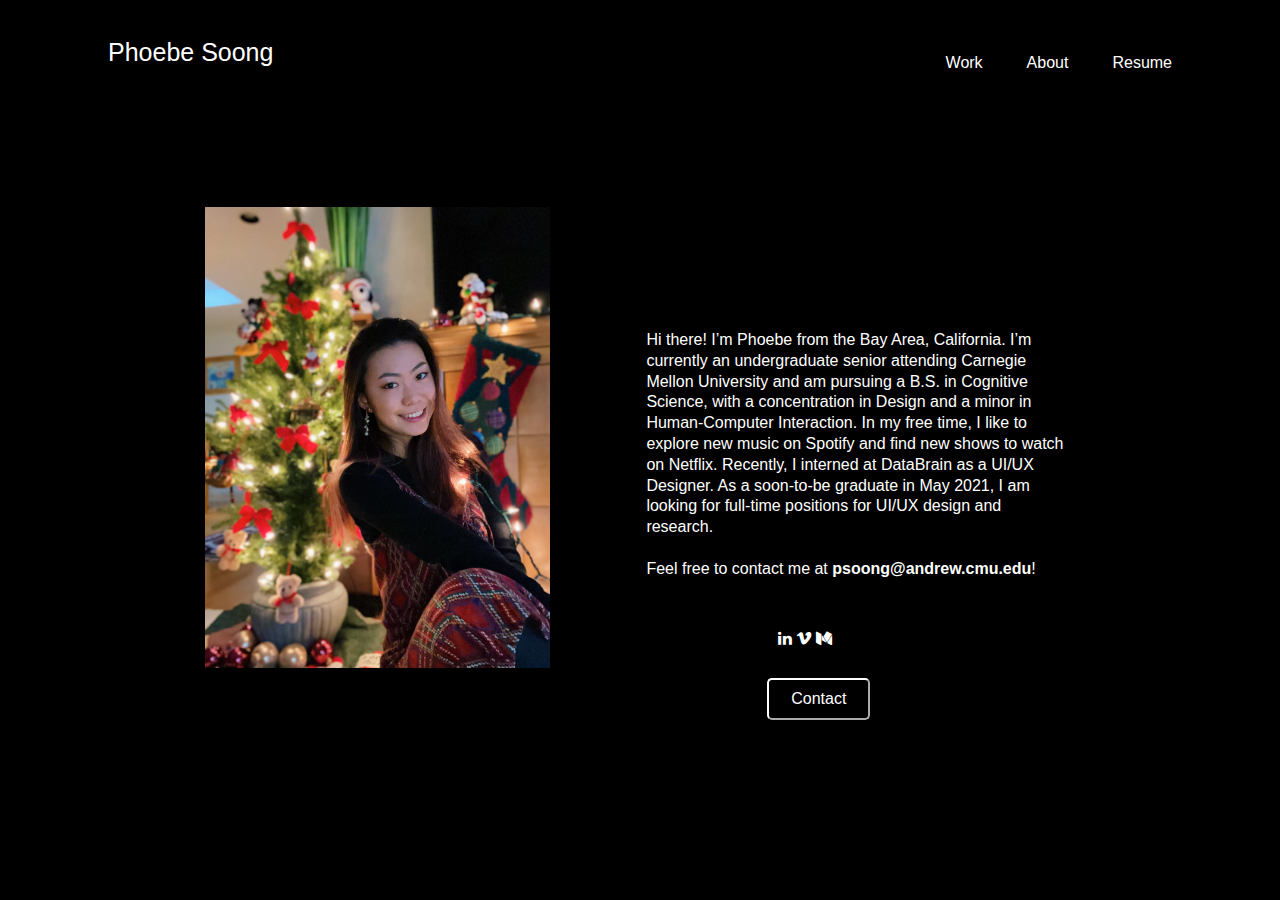
==== about.html @ 7469b1c5 "skeleton" ====
<!DOCTYPE html>
<html lang="en">
<!-- home page -->

<head>
    <meta charset="UTF-8">
    <title>Phoebe Soong</title>
    <link rel="stylesheet" type="text/css" href="style.css">
    <link rel="stylesheet" href="https://cdnjs.cloudflare.com/ajax/libs/font-awesome/4.7.0/css/font-awesome.min.css">
</head>

<body>
    <div class="headline" id="headline">
            <div class="headline-left" id="headline-left">
                <a href="home.html">Phoebe Soong</a>
            </div>
            <ul class="headline-right" id="headline-right">
                <li><a href="work.html">Work</a></li>
                <li><a href="about.html" class="active">About</a></li>
                <li><a href="phoebesoongresume.pdf" target="_blank">Resume</a></li>
            </ul>
    </div>

    <div class="about" id="about">
        <img src="me.jpeg">

        <p>Hi there! I’m Phoebe from the Bay Area, California. I’m currently an undergraduate senior attending <a href="https://www.cmu.edu/" target="_blank">Carnegie Mellon University</a> and am pursuing a B.S. in <a href="https://www.cmu.edu/dietrich/psychology/undergraduate/prospective-students/academics/cognitive-science/index.html">Cognitive Science</a>, with a concentration in Design and a minor in <a href="https://www.hcii.cmu.edu/">Human-Computer Interaction</a>. In my free time, I like to explore new music on Spotify and find new shows to watch on Netflix. Recently, I interned at <a href="https://usedatabrain.com/">DataBrain</a> as a UI/UX Designer. As a soon-to-be graduate in May 2021, I am looking for full-time positions for UI/UX design and research.<br><br>
        Feel free to contact me at <strong>psoong@andrew.cmu.edu</strong>!</p>

        <div class="socials" id="socials">
            <a href="https://www.linkedin.com/in/phoebe-s-762ba8132/" class="fa fa-linkedin" target="_blank"></a>
            <a href="https://vimeo.com/phoebesoong" class="fa fa-vimeo" target="_blank"></a>
            <a href="https://phoebe-soong.medium.com/" class="fa fa-medium" target="_blank"></a>
        </div>

        <button type="contact" id="contact" target="_blank">Contact</button>
    </div>

</body>

</html>
---- style.css ----
/* all styling */

/* global */
a {
    font-family: Futura, Arial, sans-serif;
    text-decoration: none;
    color: white;
}

a:link {
    text-decoration: none;
}

body {
    background-color: black;
}

body a:hover {
    transition: all 0.3s ease 0s;
    color: pink;
}

body a.active {
    color: hotpink;
}

h3 {
    font-family: Futura, Arial, sans-serif;
    color:white;
}

h4 {
    font-family: Futura, Arial, sans-serif;
    color:white;
}

p {
    font-family: Futura, Arial, sans-serif;
    color: white;
}

button {
    font-family: Futura, Arial, sans-serif;
}

* {
    box-sizing: border-box;
    color: white;
    background-color: black;
}

/* headline nav bar */
.headline {
    box-sizing: border-box;
    padding-top: 30px;
    padding-right: 80px;
    padding-bottom: 60px;
    padding-left: 100px;
    justify-content: space-between;
    align-items: center;
}

.headline-left {
    float: left;
    font-size: 25px;
}

.headline-right {
    float: right;
}

.headline-right li {
    display: inline-block;
    padding: 0px 20px;
}

.headline-right li a {
    transition: all 0.3s ease 0s;
}

.headline-right li a:hover {
    color: pink;
    transition: all 0.3s ease 0s;
}

@media screen and (max-width: 640px) {
    body .headline-left a {
        font-size: 18px;
    }
    body .headline-right a {
        font-size: 10px;
    }
}

@media screen and (max-width: 320px) {
    .headline-left {
        font-size: 14px;
    }
    .headline-right {
        font-size: 5px;
    }
}

/* home page*/
/* center content */
.headline a:link, a:visited {
    color: white;
    text-decoration: none;
}

.intro-text h3 {
    font-weight: 400;
    text-align: left;
    margin: 0;
    margin-left: auto;
    margin-right: auto;
    position: absolute;
    top: 40%;
    left: 50%;
    transform: translate(-50%, -50%)
}

.intro-text h4 {
    text-align: left;
    margin-left: auto;
    margin-right: auto;
    position: absolute;
    left: 50%;
    bottom: 230px;
    transform: translate(-50%, -50%)
}

.arrow-down {
    border: solid white;
    border-width: 0 3px 3px 0;
    display: inline-block;
    padding: 2px;
    transform: rotate(45deg);
    -webkit-transform: rotate(45deg);
}

/* project gallery page */
.row .col {
   padding-top: 95px;
   padding-left: 80px;
   padding-right: 30px;
}

/* about me page */
.about img {
    height: auto;
    max-width: 27%; /* RESPONSIVE */
    position: absolute;
    left: 16%;
    top: 23%;
}

.about p {
    text-align: left;
    margin-left: auto;
    margin-right: auto;
    position: absolute;
    top: 55%;
    left: 67%;
    bottom: 10px;
    transform: translate(-50%, -50%);
    line-height: 1.3;
}

.about .socials {
    position: absolute;
    right: 35%;
    bottom: 28%;
    justify-content: center;
    align-items: center;
}

.about button {
    background-color: black;
    color: white;
    font-size: 16px;
    padding: 10px 22px;
    cursor: pointer;
    border-radius: 5px;
    border-color: white;
    position: absolute;
    right: 32%;
    bottom: 20%;
}

.about button:hover {
    color: pink;
    border-color: pink;
    transition: all 0.3s ease 0s;
}

.about button:focus {
    color: hotpink;
    border-color: hotpink;
    transition: all 0.3s ease 0s;
}
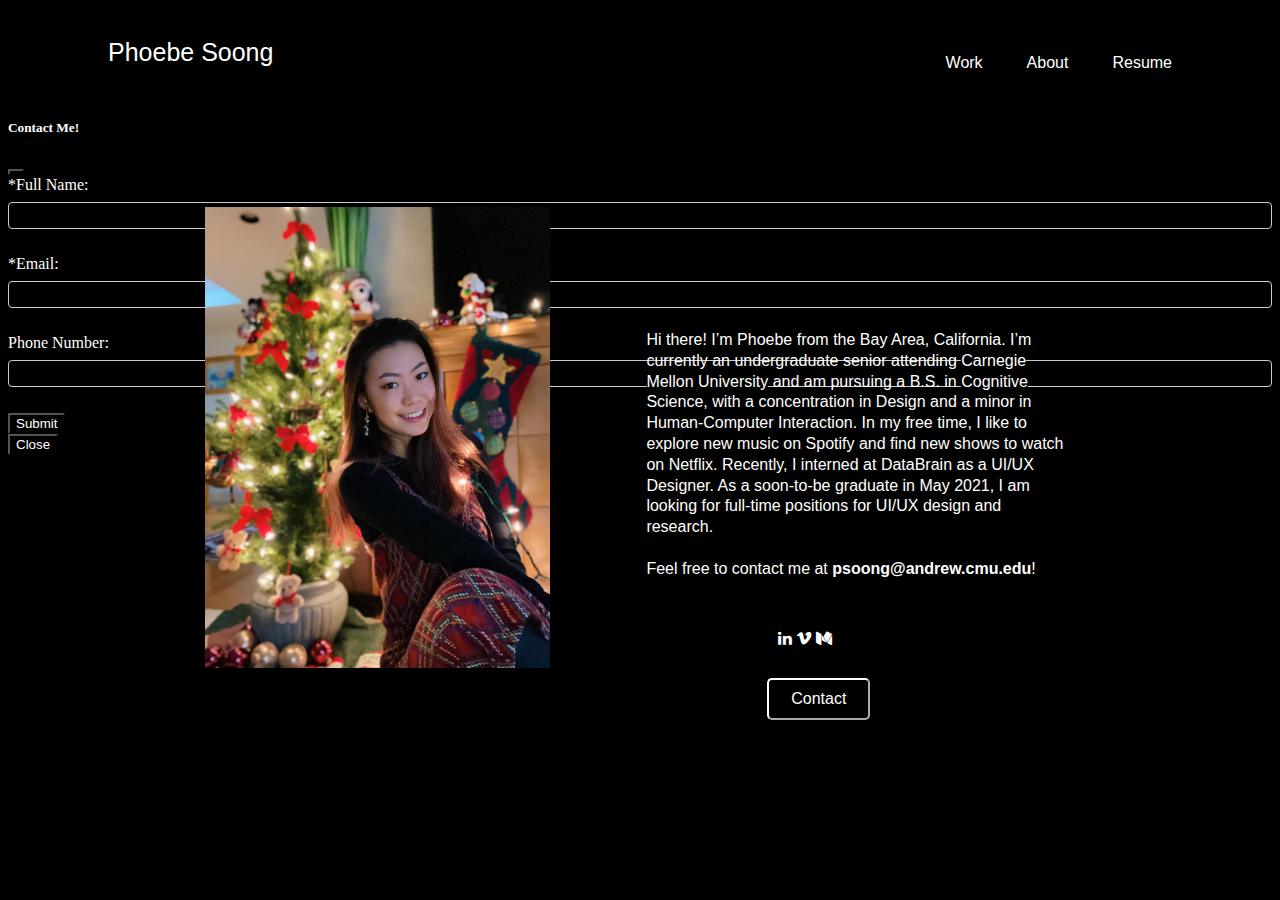
==== commit 4ee9e080: "added a form" ====
--- a/about.html
+++ b/about.html
@@ -7,6 +7,8 @@
     <title>Phoebe Soong</title>
     <link rel="stylesheet" type="text/css" href="style.css">
     <link rel="stylesheet" href="https://cdnjs.cloudflare.com/ajax/libs/font-awesome/4.7.0/css/font-awesome.min.css">
+    <link href="https://cdn.jsdelivr.net/npm/bootstrap@5.0.0/dist/css/bootstrap.min.css" rel="stylesheet" integrity="sha384-wEmeIV1mKuiNpC+IOBjI7aAzPcEZeedi5yW5f2yOq55WWLwNGmvvx4Um1vskeMj0" crossorigin="anonymous">
+    <link href='https://fonts.googleapis.com/css?family=Poppins' rel='stylesheet'>
 </head>
 
 <body>
@@ -33,8 +35,43 @@
             <a href="https://phoebe-soong.medium.com/" class="fa fa-medium" target="_blank"></a>
         </div>
 
-        <button type="contact" id="contact" target="_blank">Contact</button>
+        <!-- Button trigger modal -->
+        <button type="button" class="bl-btn btn btn-primary" data-bs-toggle="modal" data-bs-target="#exampleModal">
+          Contact
+        </button>
+
+        <!-- Modal -->
+        <div class="modal fade" id="exampleModal" tabindex="-1" aria-labelledby="exampleModalLabel" aria-hidden="true">
+          <div class="modal-dialog">
+            <div class="modal-content">
+              <div class="modal-header">
+                <h5 class="modal-title" id="exampleModalLabel">Contact Me!</h5>
+                <button type="button" class="btn-close" data-bs-dismiss="modal" aria-label="Close"></button>
+              </div>
+              <div class="modal-body">
+                <form action="https://formspree.io/phoebesoong732@gmail.com" method="post">
+                      <label for="fname">*Full Name: </label>
+                      <input type="text" id="fname" name="fname"><br><br>
+                      <label for="email">*Email: </label>
+                      <input type="text" id="email" name="email"><br><br>
+                      <label for="phone">Phone Number: </label>
+                      <input type="text" id="phone" name="phone"><br><br>
+                      <input type="submit" id="submit" name="Send" value="Submit">
+                </form>
+              </div>
+              <div class="modal-footer">
+                <button type="button" class="btn btn-secondary" data-bs-dismiss="modal">Close</button>
+                <!--<button type="button" class="btn btn-primary">Submit</button>-->
+              </div>
+            </div>
+          </div>
+        </div>
+        <!--<button type="contact" id="contact" target="_blank">Contact</button>-->
+
+        
     </div>
+    
+    <script src="https://cdn.jsdelivr.net/npm/bootstrap@5.0.0/dist/js/bootstrap.bundle.min.js" integrity="sha384-p34f1UUtsS3wqzfto5wAAmdvj+osOnFyQFpp4Ua3gs/ZVWx6oOypYoCJhGGScy+8" crossorigin="anonymous"></script>
 
 </body>
 
--- a/style.css
+++ b/style.css
@@ -26,17 +26,20 @@
 
 h3 {
     font-family: Futura, Arial, sans-serif;
-    color:white;
+    color: white;
+    background-color: transparent;
 }
 
 h4 {
     font-family: Futura, Arial, sans-serif;
-    color:white;
+    color: white;
+    background-color: transparent;
 }
 
 p {
     font-family: Futura, Arial, sans-serif;
     color: white;
+    background-color: transparent;
 }
 
 button {
@@ -144,7 +147,70 @@
    padding-top: 95px;
    padding-left: 80px;
    padding-right: 30px;
-}
+   position: relative;
+   width: 90%; /* percentage? */
+}
+
+.image {
+    display: block;
+    width: 100%;
+}
+
+.overlay-content {
+    position: absolute;
+    padding-top: 95px;
+    padding-left: 80px;
+    padding-right: 30px;
+    top: 0;
+    left: 0;
+    width: 100%;
+    height: 100%;
+    background: rgba(0, 0, 0, 0.6);
+    color: white;
+    display: flex;
+    flex-direction: column;
+    align-items: center;
+    justify-content: center;
+    font-size: 30px;
+    opacity: 0;
+    transition: opacity 0.25s;
+}
+
+/*.overlay-content > * {
+    transform: translateY(60px);
+    transition: transform 0.25s;
+}*/
+
+.overlay-content:hover {
+    opacity: 1;
+}
+
+/*.overlay-content:hover > * {
+    transform: translateY(0);
+}*/
+
+/*.overlay {
+    position: absolute;
+    top: 0;
+    left: 0;
+    bottom: 0;
+    right: 0;
+    height: 100%;
+    width: 80%;
+    opacity: 0;
+    transition: .5s ease;
+    background: red;
+}
+
+.overlay-content {
+    background-color: transparent;
+    position: relative;
+    text-align: center;
+    top: 10%;
+    left: 46%;
+    transform: translate(-50%, -50%);
+    font-size: 28px;
+}*/
 
 /* about me page */
 .about img {
@@ -175,7 +241,7 @@
     align-items: center;
 }
 
-.about button {
+.about .bl-btn {
     background-color: black;
     color: white;
     font-size: 16px;
@@ -186,16 +252,30 @@
     position: absolute;
     right: 32%;
     bottom: 20%;
-}
-
-.about button:hover {
+    font-family: Futura, Arial, sans-serif;
+}
+
+.about .bl-btn:hover {
+    background-color: black;
     color: pink;
     border-color: pink;
     transition: all 0.3s ease 0s;
 }
 
-.about button:focus {
-    color: hotpink;
-    border-color: hotpink;
-    transition: all 0.3s ease 0s;
+.about .bl-btn:focus {
+    box-shadow: none;
+    background-color: black;
+    color: white;
+    border-color: white;
+    transition: all 0.3s ease 0s;
+}
+
+input[type=text], select {
+  width: 100%;
+  padding: 5px 10px;
+  margin: 8px 0;
+  display: inline-block;
+  border: 1px solid #ccc;
+  border-radius: 4px;
+  box-sizing: border-box;
 }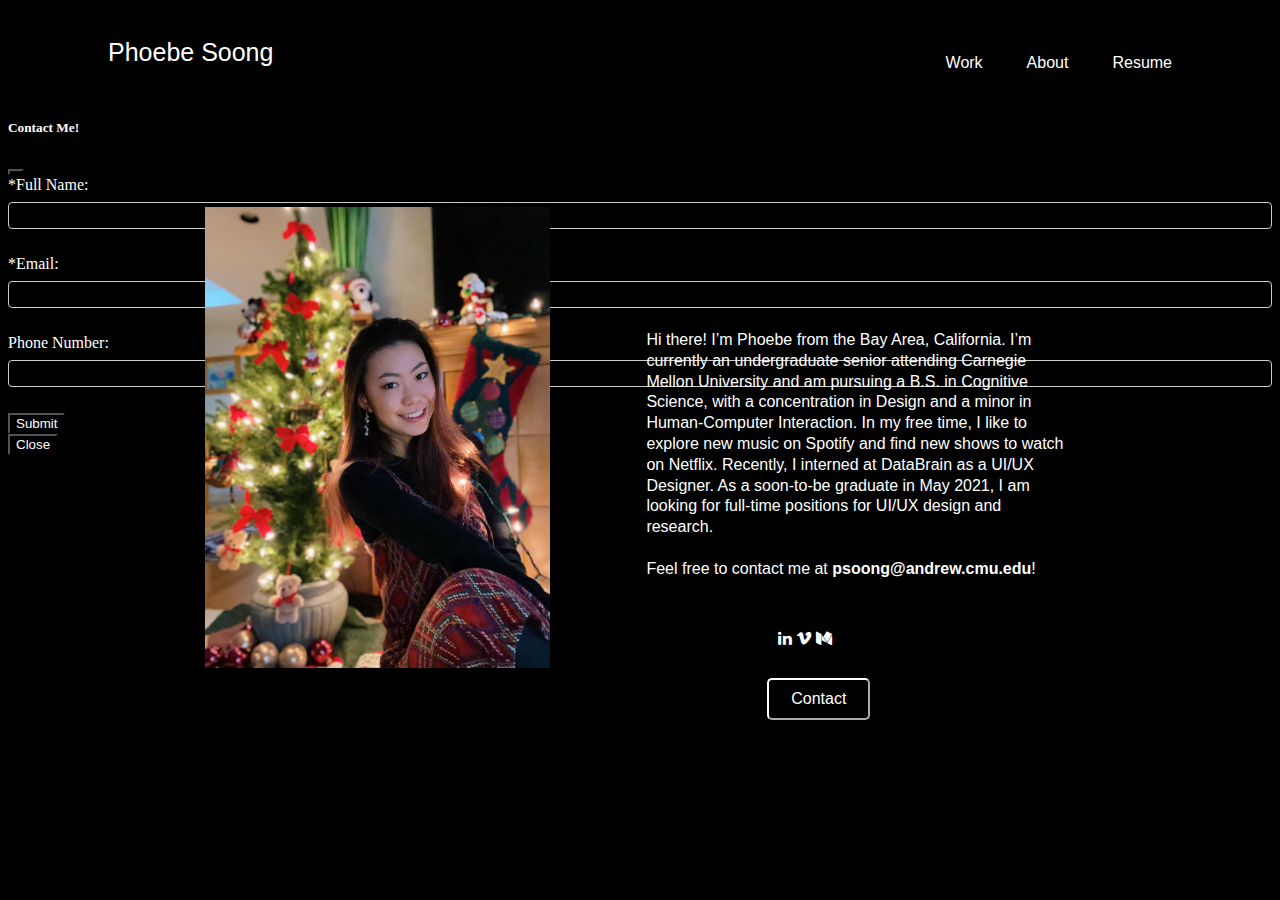
==== commit 1e71720e: "updates" ====
--- a/about.html
+++ b/about.html
@@ -14,7 +14,7 @@
 <body>
     <div class="headline" id="headline">
             <div class="headline-left" id="headline-left">
-                <a href="home.html">Phoebe Soong</a>
+                <a href="index.html">Phoebe Soong</a>
             </div>
             <ul class="headline-right" id="headline-right">
                 <li><a href="work.html">Work</a></li>
@@ -24,7 +24,7 @@
     </div>
 
     <div class="about" id="about">
-        <img src="me.jpeg">
+        <img src="me.jpeg" alt="photo of phoebe soong">
 
         <p>Hi there! I’m Phoebe from the Bay Area, California. I’m currently an undergraduate senior attending <a href="https://www.cmu.edu/" target="_blank">Carnegie Mellon University</a> and am pursuing a B.S. in <a href="https://www.cmu.edu/dietrich/psychology/undergraduate/prospective-students/academics/cognitive-science/index.html">Cognitive Science</a>, with a concentration in Design and a minor in <a href="https://www.hcii.cmu.edu/">Human-Computer Interaction</a>. In my free time, I like to explore new music on Spotify and find new shows to watch on Netflix. Recently, I interned at <a href="https://usedatabrain.com/">DataBrain</a> as a UI/UX Designer. As a soon-to-be graduate in May 2021, I am looking for full-time positions for UI/UX design and research.<br><br>
         Feel free to contact me at <strong>psoong@andrew.cmu.edu</strong>!</p>
@@ -49,7 +49,7 @@
                 <button type="button" class="btn-close" data-bs-dismiss="modal" aria-label="Close"></button>
               </div>
               <div class="modal-body">
-                <form action="https://formspree.io/phoebesoong732@gmail.com" method="post">
+                <form action="https://formspree.io/f/moqyjblp" method="POST">
                       <label for="fname">*Full Name: </label>
                       <input type="text" id="fname" name="fname"><br><br>
                       <label for="email">*Email: </label>
--- a/style.css
+++ b/style.css
@@ -5,6 +5,7 @@
     font-family: Futura, Arial, sans-serif;
     text-decoration: none;
     color: white;
+    background-color: transparent;
 }
 
 a:link {
@@ -46,6 +47,10 @@
     font-family: Futura, Arial, sans-serif;
 }
 
+li {
+    font-family: Futura, Arial, sans-serif;
+}
+
 * {
     box-sizing: border-box;
     color: white;
@@ -53,6 +58,10 @@
 }
 
 /* headline nav bar */
+.fixed-top {
+    background-color: transparent;
+}
+
 .headline {
     box-sizing: border-box;
     padding-top: 30px;
@@ -63,18 +72,39 @@
     align-items: center;
 }
 
+.headline-home {
+    box-sizing: border-box;
+    padding-top: 30px;
+    padding-right: 80px;
+    padding-bottom: 60px;
+    padding-left: 100px;
+    justify-content: space-between;
+    align-items: center;
+    background-color: transparent;
+}
+
+.headline i {
+    color: white;
+    float: left;
+    margin-left: 10%;
+    margin-top: 10px;
+}
+
 .headline-left {
     float: left;
     font-size: 25px;
+    background-color: transparent;
 }
 
 .headline-right {
     float: right;
+    background-color: transparent;
 }
 
 .headline-right li {
     display: inline-block;
     padding: 0px 20px;
+    background-color: transparent;
 }
 
 .headline-right li a {
@@ -86,21 +116,53 @@
     transition: all 0.3s ease 0s;
 }
 
-@media screen and (max-width: 640px) {
+/* responsive at breakpoints */
+.intro-text {
+    font-size: 1.7em;
+}
+
+@media screen and (max-width: 1024px) {
     body .headline-left a {
         font-size: 18px;
     }
     body .headline-right a {
         font-size: 10px;
     }
-}
-
-@media screen and (max-width: 320px) {
+    .intro-text {
+        font-size: 1.0em;
+    }
+    .intro-text h4 {
+        font-size: 0.9em;
+    }
+}
+
+@media screen and (max-width: 768px) {
+    body .headline-left a {
+        font-size: 18px;
+    }
+    body .headline-right a {
+        font-size: 10px;
+    }
+    .intro-text {
+        font-size: 0.7em;
+    }
+    .intro-text h4 {
+        font-size: 0.6em;
+    }
+}
+
+@media screen and (max-width: 425px) {
     .headline-left {
         font-size: 14px;
     }
     .headline-right {
         font-size: 5px;
+    }
+    .intro-text {
+        font-size: 0.5em;
+    }
+    .intro-text h4 {
+        font-size: 0.4em;
     }
 }
 
@@ -111,7 +173,7 @@
     text-decoration: none;
 }
 
-.intro-text h3 {
+.intro-text p {
     font-weight: 400;
     text-align: left;
     margin: 0;
@@ -133,27 +195,38 @@
     transform: translate(-50%, -50%)
 }
 
-.arrow-down {
-    border: solid white;
-    border-width: 0 3px 3px 0;
-    display: inline-block;
-    padding: 2px;
-    transform: rotate(45deg);
-    -webkit-transform: rotate(45deg);
+.intro-text .portfolio h4:hover {
+    color: pink;
+    transition: all 0.3s ease 0s;
+}
+
+.hidden {
+    display: none;
+}
+
+#bg-gif {
+    z-index: -1;
+    width: 100%;
+    height: 300%;
+}
+
+#bg-gif img {
+    filter: brightness(30%);
+    width: 100%;
+    object-fit: fill;
 }
 
 /* project gallery page */
 .row .col {
    padding-top: 95px;
-   padding-left: 80px;
-   padding-right: 30px;
+   padding-left: 85px;
+   padding-right: 35px;
    position: relative;
-   width: 90%; /* percentage? */
 }
 
 .image {
     display: block;
-    width: 100%;
+    width: 95%;
 }
 
 .overlay-content {
@@ -167,7 +240,7 @@
     height: 100%;
     background: rgba(0, 0, 0, 0.6);
     color: white;
-    display: flex;
+    display: inline-flex;
     flex-direction: column;
     align-items: center;
     justify-content: center;
@@ -176,41 +249,40 @@
     transition: opacity 0.25s;
 }
 
-/*.overlay-content > * {
-    transform: translateY(60px);
-    transition: transform 0.25s;
-}*/
-
 .overlay-content:hover {
     opacity: 1;
-}
-
-/*.overlay-content:hover > * {
-    transform: translateY(0);
-}*/
-
-/*.overlay {
-    position: absolute;
-    top: 0;
-    left: 0;
-    bottom: 0;
-    right: 0;
-    height: 100%;
-    width: 80%;
-    opacity: 0;
-    transition: .5s ease;
-    background: red;
-}
-
-.overlay-content {
-    background-color: transparent;
-    position: relative;
-    text-align: center;
-    top: 10%;
-    left: 46%;
-    transform: translate(-50%, -50%);
-    font-size: 28px;
-}*/
+    transition: all 0.3s ease 0s;
+}
+
+/* portfolio pieces pages */
+.top-img img {
+    margin-top: 100px;
+    margin-left: 25%;
+    width: 50%;
+    height: auto;
+}
+
+.row .col h4 {
+    text-align: right;
+
+}
+
+.row .col h4:hover {
+    color: pink;
+    transition: all 0.3s ease 0s;
+}
+
+.row .col p {
+    margin-right: 5%;
+}
+
+.col a {
+    color: white;
+}
+
+.col li {
+    margin-right: 5%;
+}
 
 /* about me page */
 .about img {
